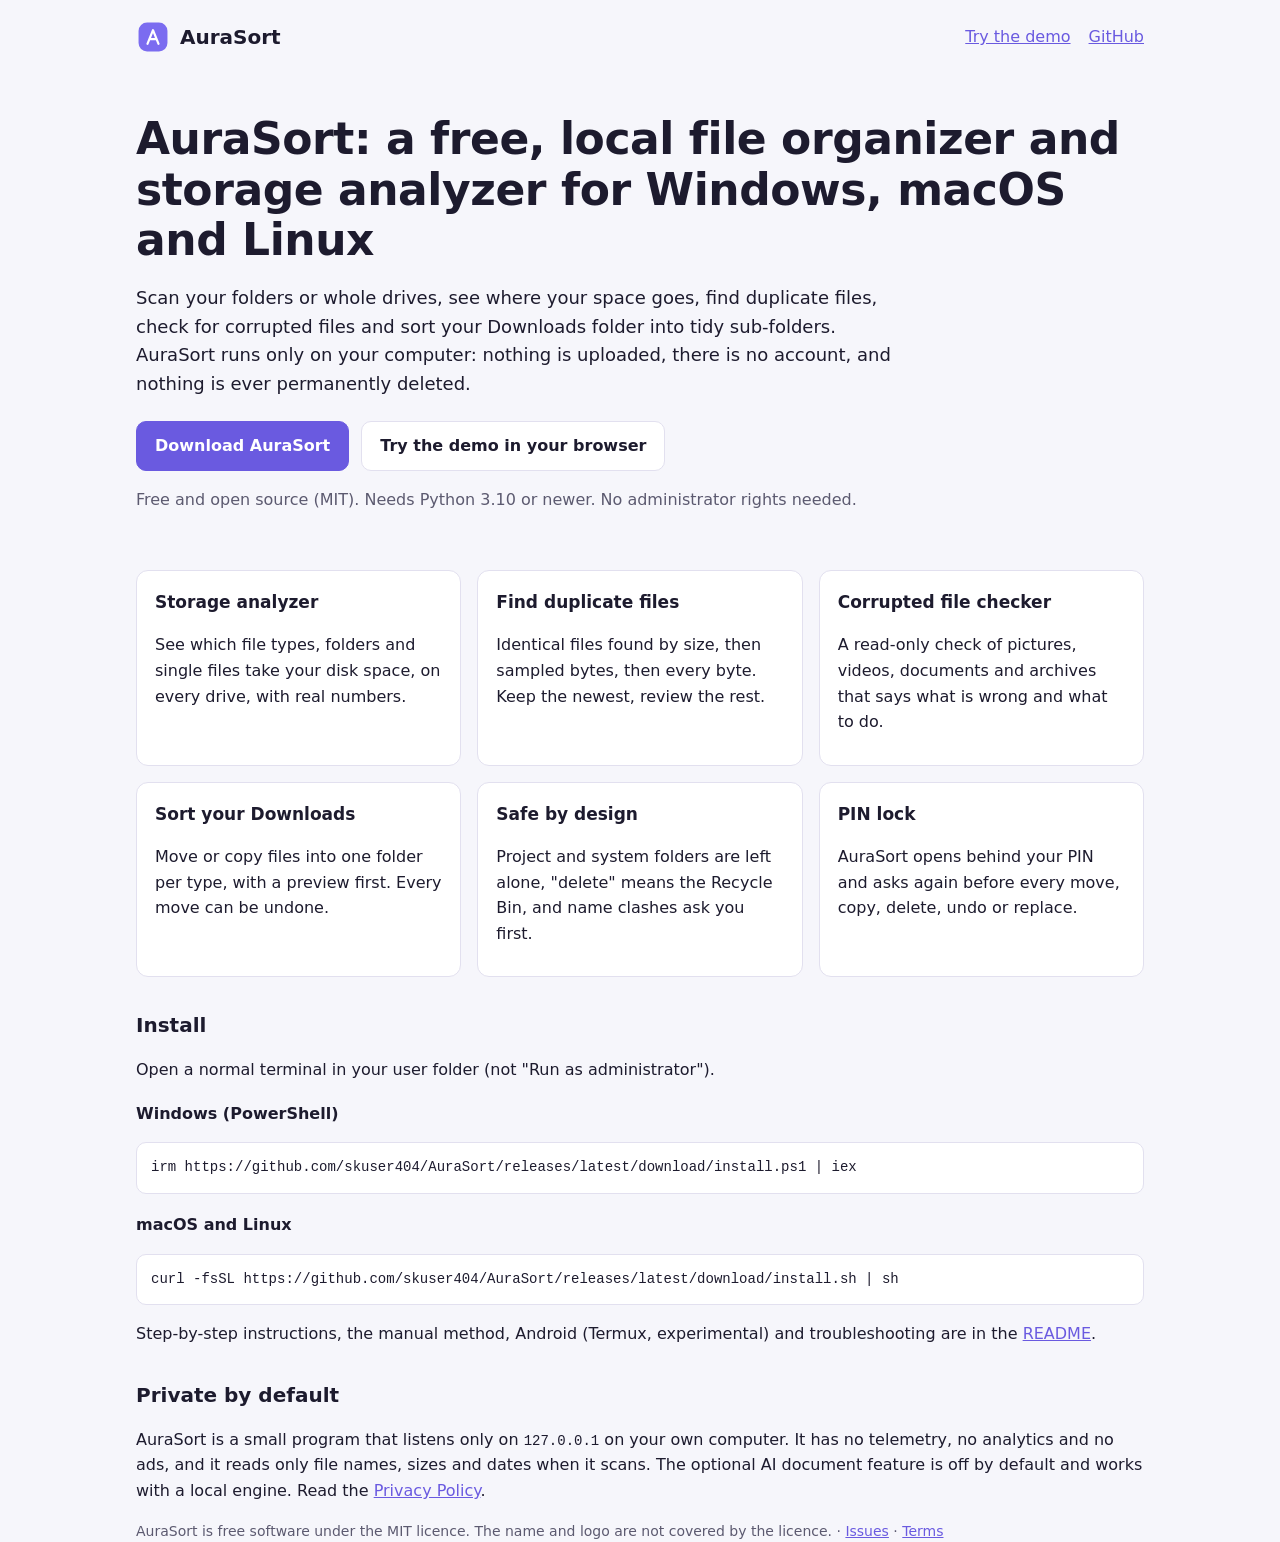
==== site/index.html @ d268eece "AuraSort 1.1.0: reliable scans, doctor, installers, PIN lock, name clashes, website" ====
<!doctype html>
<html lang="en">
<head>
<meta charset="utf-8">
<meta name="viewport" content="width=device-width,initial-scale=1">
<title>AuraSort: free local file organizer and storage analyzer for Windows, macOS and Linux</title>
<meta name="description" content="AuraSort is a free, open-source file organizer and storage analyzer that runs only on your computer. Find duplicate files, check for corrupted files, sort your Downloads folder, and see where your disk space goes. No upload, no account, never permanently deletes.">
<link rel="canonical" href="https://skuser404.github.io/AuraSort/">
<meta name="color-scheme" content="light dark">
<meta property="og:type" content="website">
<meta property="og:site_name" content="AuraSort">
<meta property="og:title" content="AuraSort: a free, local file organizer and storage analyzer">
<meta property="og:description" content="Find duplicate files, check for corrupted files, sort your Downloads folder and see where your space goes. Runs only on your computer.">
<meta property="og:url" content="https://skuser404.github.io/AuraSort/">
<meta property="og:image" content="https://skuser404.github.io/AuraSort/social-preview.png">
<meta property="og:image:width" content="1280">
<meta property="og:image:height" content="640">
<meta property="og:image:alt" content="AuraSort: a free, local file organizer and storage analyzer for Windows, macOS and Linux">
<meta name="twitter:card" content="summary_large_image">
<meta name="twitter:title" content="AuraSort: a free, local file organizer and storage analyzer">
<meta name="twitter:description" content="Find duplicates, check for corrupted files, sort Downloads, see where your space goes. Local only.">
<meta name="twitter:image" content="https://skuser404.github.io/AuraSort/social-preview.png">
<link rel="icon" href="data:image/svg+xml,%3Csvg xmlns='http://www.w3.org/2000/svg' viewBox='0 0 40 40'%3E%3Crect x='3' y='3' width='34' height='34' rx='10' fill='%237b6cf0'/%3E%3Cpath d='M13.5 28 20 12l6.5 16M15.9 22.5h8.2' fill='none' stroke='%23fff' stroke-width='2.6' stroke-linecap='round' stroke-linejoin='round'/%3E%3C/svg%3E">
<link rel="stylesheet" href="site.css">
<script type="application/ld+json">
{"@context": "https://schema.org", "@type": "SoftwareApplication", "name": "AuraSort",
 "description": "A free, open-source file organizer and storage analyzer that runs only on your computer: find duplicate files, check for corrupted files, sort the Downloads folder and analyze disk space.",
 "applicationCategory": "UtilitiesApplication", "operatingSystem": "Windows 10, Windows 11, macOS 12+, Linux",
 "softwareVersion": "1.1.0", "license": "https://opensource.org/licenses/MIT", "isAccessibleForFree": true,
 "offers": {"@type": "Offer", "price": "0", "priceCurrency": "USD"},
 "url": "https://skuser404.github.io/AuraSort/", "downloadUrl": "https://github.com/skuser404/AuraSort/releases/latest",
 "codeRepository": "https://github.com/skuser404/AuraSort", "image": "https://skuser404.github.io/AuraSort/social-preview.png",
 "author": {"@type": "Person", "name": "Sunil Kumar", "url": "https://github.com/skuser404"}}
</script>
</head>
<body>
<header class="wrap top">
  <a class="brand" href="./"><svg viewBox="0 0 40 40" aria-hidden="true"><rect x="3" y="3" width="34" height="34" rx="10"/><path d="M13.5 28 20 12l6.5 16M15.9 22.5h8.2"/></svg><b>AuraSort</b></a>
  <nav><a href="demo/?demo">Try the demo</a><a href="https://github.com/skuser404/AuraSort">GitHub</a></nav>
</header>
<main class="wrap">
  <section class="hero">
    <h1>AuraSort: a free, local file organizer and storage analyzer for Windows, macOS and Linux</h1>
    <p class="lead">Scan your folders or whole drives, see where your space goes, find duplicate files, check for corrupted
      files and sort your Downloads folder into tidy sub-folders. AuraSort runs only on your computer: nothing is uploaded,
      there is no account, and nothing is ever permanently deleted.</p>
    <p class="cta"><a class="btn pri" href="https://github.com/skuser404/AuraSort/releases/latest">Download AuraSort</a>
      <a class="btn" href="demo/?demo">Try the demo in your browser</a></p>
    <p class="mut">Free and open source (MIT). Needs Python 3.10 or newer. No administrator rights needed.</p>
  </section>

  <section class="grid">
    <div><h2>Storage analyzer</h2><p>See which file types, folders and single files take your disk space, on every drive, with real numbers.</p></div>
    <div><h2>Find duplicate files</h2><p>Identical files found by size, then sampled bytes, then every byte. Keep the newest, review the rest.</p></div>
    <div><h2>Corrupted file checker</h2><p>A read-only check of pictures, videos, documents and archives that says what is wrong and what to do.</p></div>
    <div><h2>Sort your Downloads</h2><p>Move or copy files into one folder per type, with a preview first. Every move can be undone.</p></div>
    <div><h2>Safe by design</h2><p>Project and system folders are left alone, "delete" means the Recycle Bin, and name clashes ask you first.</p></div>
    <div><h2>PIN lock</h2><p>AuraSort opens behind your PIN and asks again before every move, copy, delete, undo or replace.</p></div>
  </section>

  <section>
    <h2>Install</h2>
    <p>Open a normal terminal in your user folder (not "Run as administrator").</p>
    <h3>Windows (PowerShell)</h3>
    <pre><code>irm https://github.com/skuser404/AuraSort/releases/latest/download/install.ps1 | iex</code></pre>
    <h3>macOS and Linux</h3>
    <pre><code>curl -fsSL https://github.com/skuser404/AuraSort/releases/latest/download/install.sh | sh</code></pre>
    <p>Step-by-step instructions, the manual method, Android (Termux, experimental) and troubleshooting are in the
      <a href="https://github.com/skuser404/AuraSort#install">README</a>.</p>
  </section>

  <section>
    <h2>Private by default</h2>
    <p>AuraSort is a small program that listens only on <code>127.0.0.1</code> on your own computer. It has no telemetry, no
      analytics and no ads, and it reads only file names, sizes and dates when it scans. The optional AI document feature is
      off by default and works with a local engine. Read the <a href="https://github.com/skuser404/AuraSort/blob/main/PRIVACY_POLICY.md">Privacy Policy</a>.</p>
  </section>
</main>
<footer class="wrap mut">AuraSort is free software under the MIT licence. The name and logo are not covered by the licence. ·
  <a href="https://github.com/skuser404/AuraSort/issues">Issues</a> · <a href="https://github.com/skuser404/AuraSort/blob/main/TERMS_OF_USE.md">Terms</a></footer>
</body>
</html>
---- site/site.css ----
/* AuraSort public website (GitHub Pages front page). No fonts or scripts from elsewhere. */
:root { --bg: #f6f6fb; --card: #fff; --txt: #1d1b2e; --mut: #5c5a70; --accent: #6a5ae0; --border: #e2e0ef }
@media (prefers-color-scheme: dark) { :root { --bg: #15141d; --card: #1e1d29; --txt: #ecebf5; --mut: #a4a2b8; --accent: #a594fa; --border: #2e2c3d } }
* { box-sizing: border-box }
body { margin: 0; background: var(--bg); color: var(--txt); font: 16px/1.6 "Segoe UI", system-ui, -apple-system, Roboto, sans-serif }
.wrap { width: min(1040px, 100%); margin: 0 auto; padding: 0 16px }
a { color: var(--accent) }
.top { display: flex; justify-content: space-between; align-items: center; padding-top: 20px; padding-bottom: 20px }
.brand { display: flex; gap: 10px; align-items: center; color: var(--txt); text-decoration: none; font-size: 20px }
.brand svg { width: 34px; height: 34px } .brand rect { fill: #7b6cf0 } .brand path { fill: none; stroke: #fff; stroke-width: 2.6; stroke-linecap: round; stroke-linejoin: round }
nav a { margin-left: 18px }
.hero { padding: 40px 0 24px }
h1 { font-size: clamp(28px, 4.4vw, 44px); line-height: 1.15; margin: 0 0 16px; letter-spacing: -.01em }
h2 { font-size: 20px; margin: 32px 0 8px } h3 { font-size: 16px; margin: 18px 0 6px }
.lead { font-size: 18px; max-width: 760px }
.mut { color: var(--mut) }
.cta { display: flex; flex-wrap: wrap; gap: 12px; margin: 22px 0 10px }
.btn { display: inline-block; padding: 11px 18px; border-radius: 10px; border: 1px solid var(--border); background: var(--card); color: var(--txt); text-decoration: none; font-weight: 600 }
.btn.pri { background: var(--accent); border-color: var(--accent); color: #fff }
.grid { display: grid; grid-template-columns: repeat(auto-fit, minmax(260px, 1fr)); gap: 16px; margin-top: 18px }
.grid > div { background: var(--card); border: 1px solid var(--border); border-radius: 12px; padding: 4px 18px 14px }
.grid h2 { font-size: 17px; margin-top: 14px }
pre { background: var(--card); border: 1px solid var(--border); border-radius: 10px; padding: 12px 14px; overflow-x: auto }
code { font-family: ui-monospace, "Cascadia Mono", Consolas, monospace; font-size: 14px }
footer { padding: 36px 16px 48px; font-size: 14px }
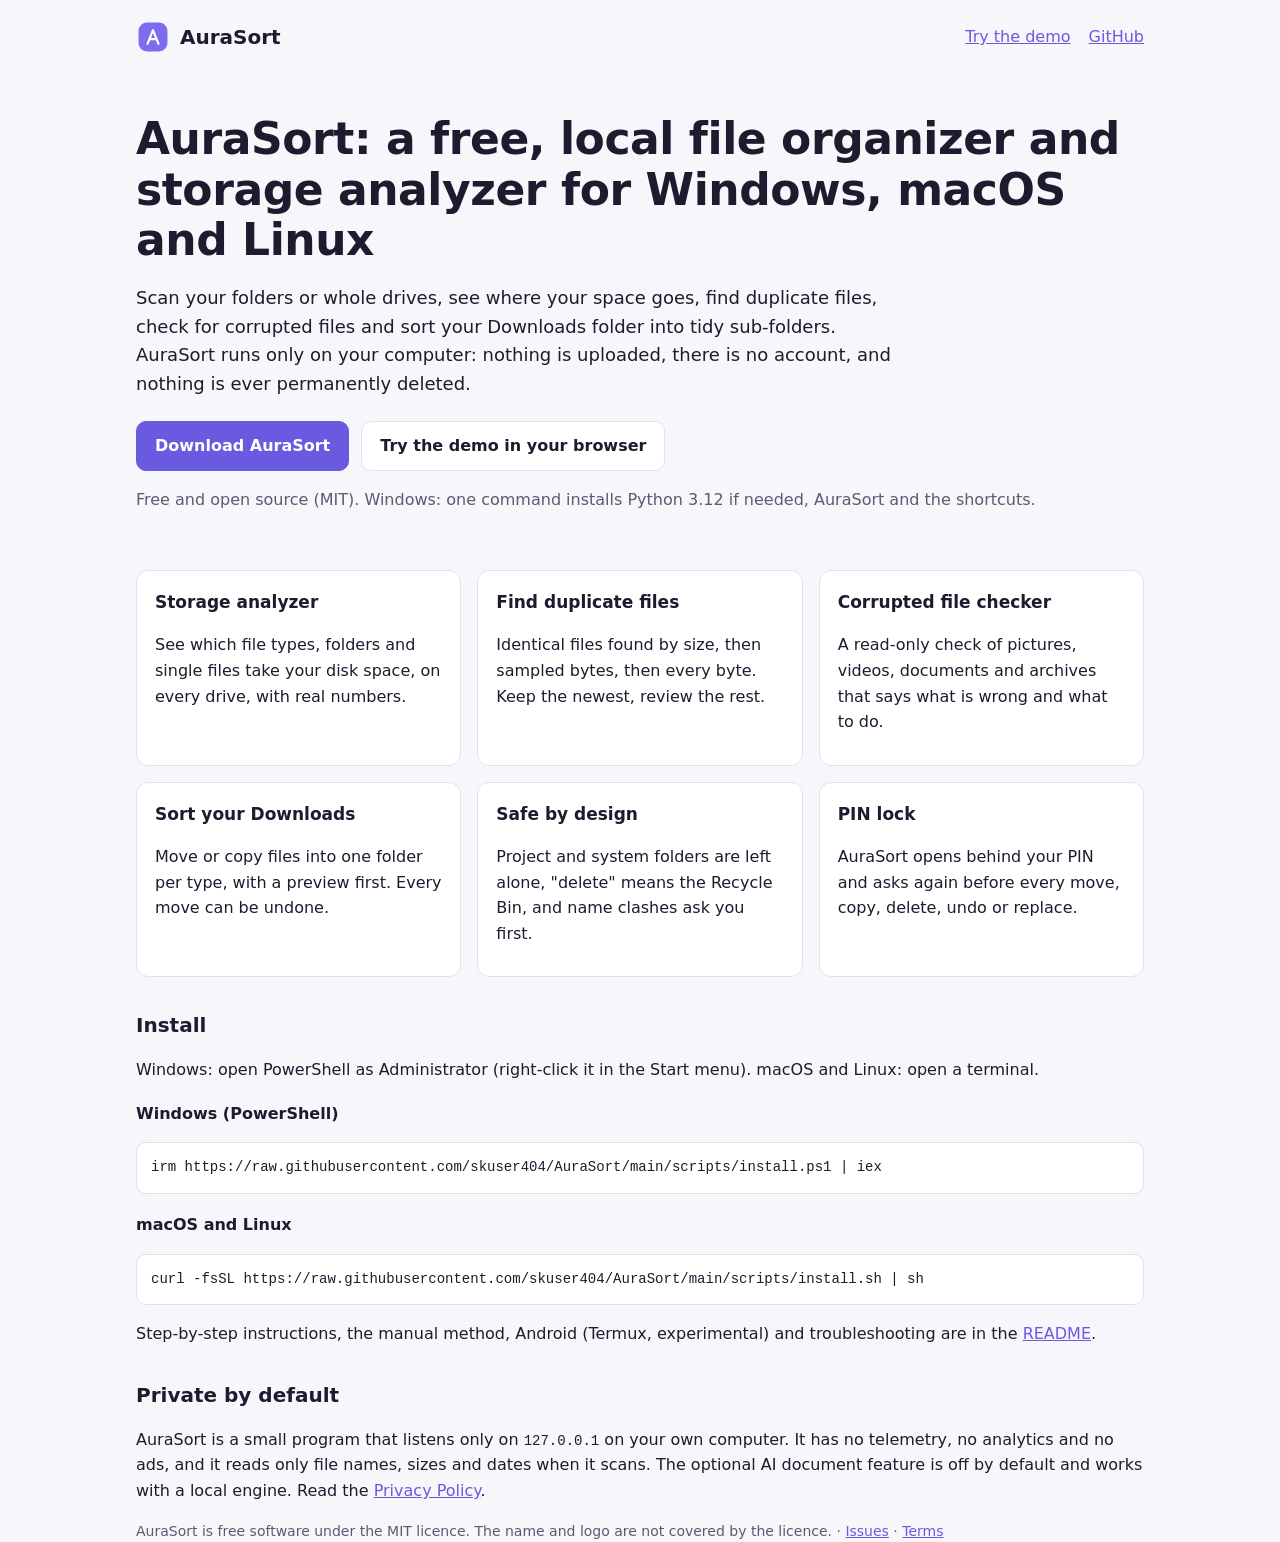
==== commit 4101f1a3: "Windows installer: administrator permission by design, prerequisites installed - install.ps1 lists w" ====
--- a/site/index.html
+++ b/site/index.html
@@ -46,7 +46,7 @@
       there is no account, and nothing is ever permanently deleted.</p>
     <p class="cta"><a class="btn pri" href="https://github.com/skuser404/AuraSort/releases/latest">Download AuraSort</a>
       <a class="btn" href="demo/?demo">Try the demo in your browser</a></p>
-    <p class="mut">Free and open source (MIT). Needs Python 3.10 or newer. No administrator rights needed.</p>
+    <p class="mut">Free and open source (MIT). Windows: one command installs Python 3.12 if needed, AuraSort and the shortcuts.</p>
   </section>
 
   <section class="grid">
@@ -60,11 +60,11 @@
 
   <section>
     <h2>Install</h2>
-    <p>Open a normal terminal in your user folder (not "Run as administrator").</p>
+    <p>Windows: open PowerShell as Administrator (right-click it in the Start menu). macOS and Linux: open a terminal.</p>
     <h3>Windows (PowerShell)</h3>
-    <pre><code>irm https://github.com/skuser404/AuraSort/releases/latest/download/install.ps1 | iex</code></pre>
+    <pre><code>irm https://raw.githubusercontent.com/skuser404/AuraSort/main/scripts/install.ps1 | iex</code></pre>
     <h3>macOS and Linux</h3>
-    <pre><code>curl -fsSL https://github.com/skuser404/AuraSort/releases/latest/download/install.sh | sh</code></pre>
+    <pre><code>curl -fsSL https://raw.githubusercontent.com/skuser404/AuraSort/main/scripts/install.sh | sh</code></pre>
     <p>Step-by-step instructions, the manual method, Android (Termux, experimental) and troubleshooting are in the
       <a href="https://github.com/skuser404/AuraSort#install">README</a>.</p>
   </section>
